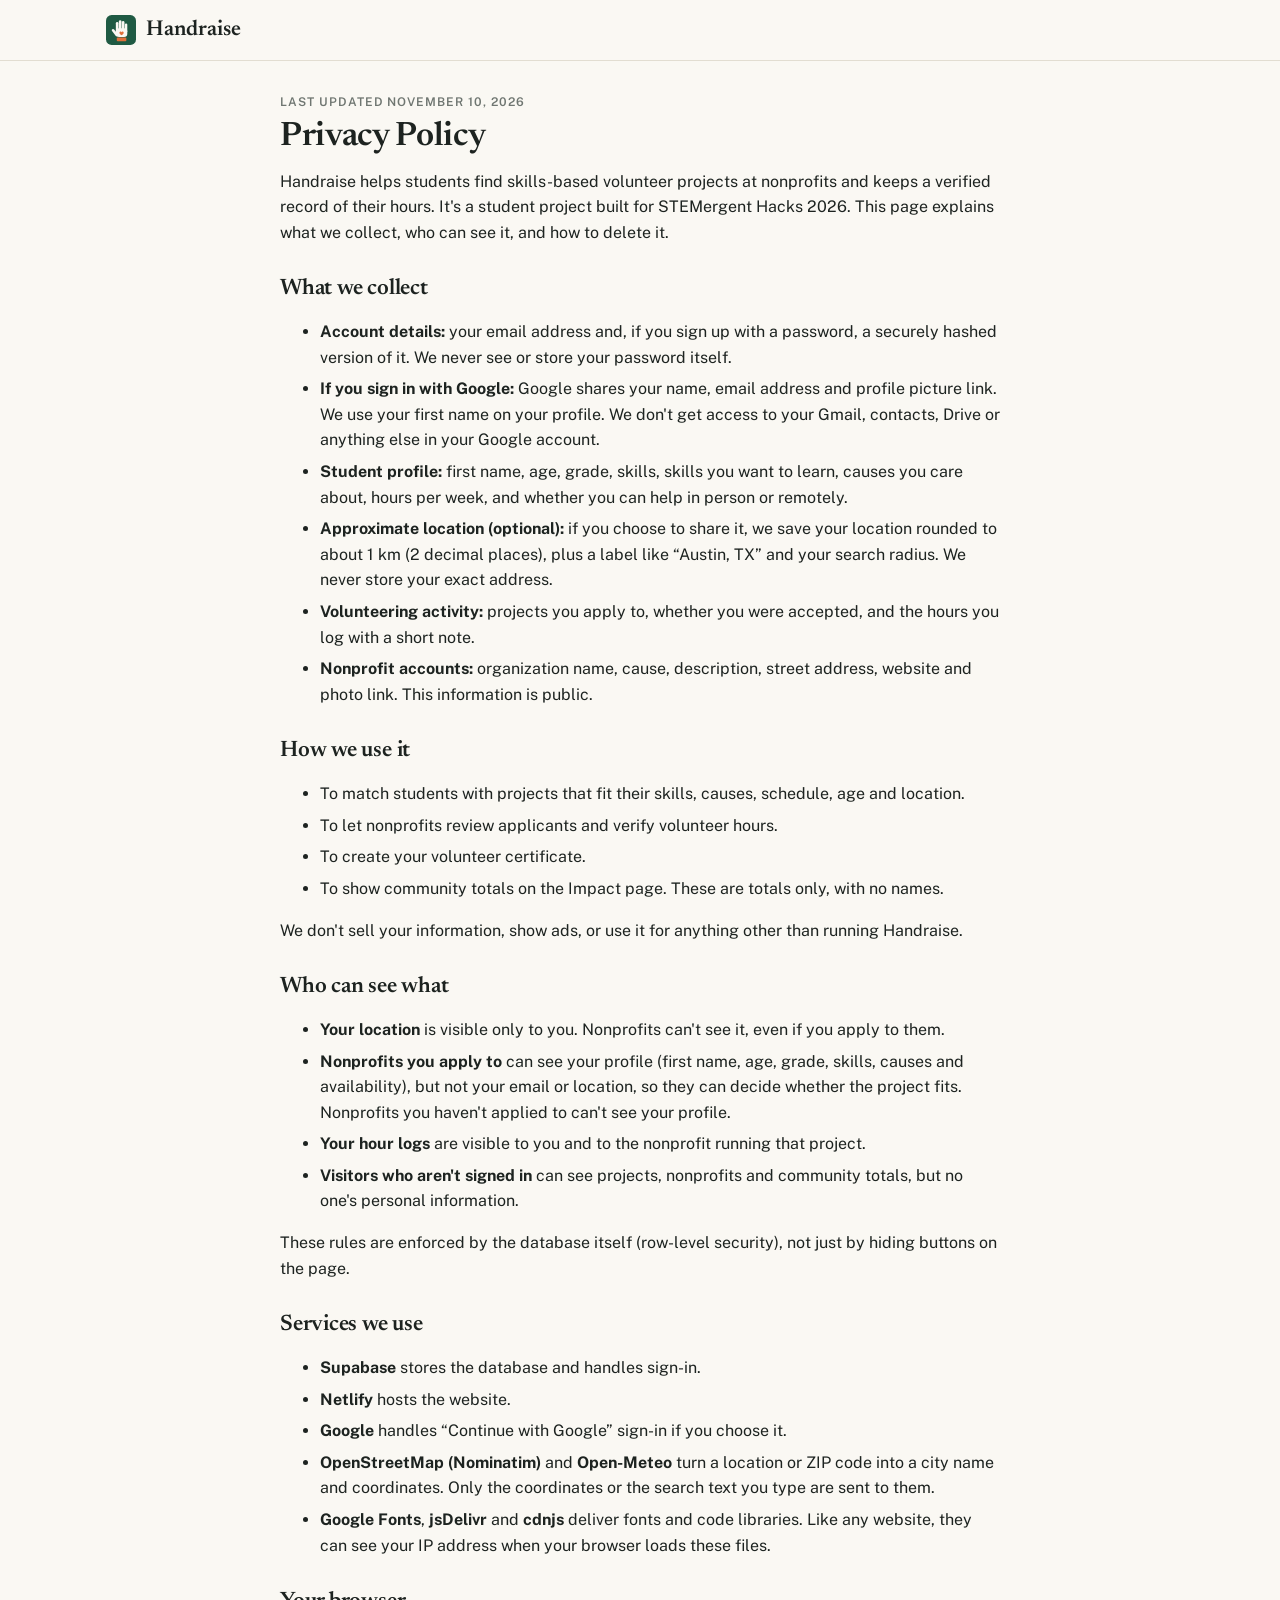
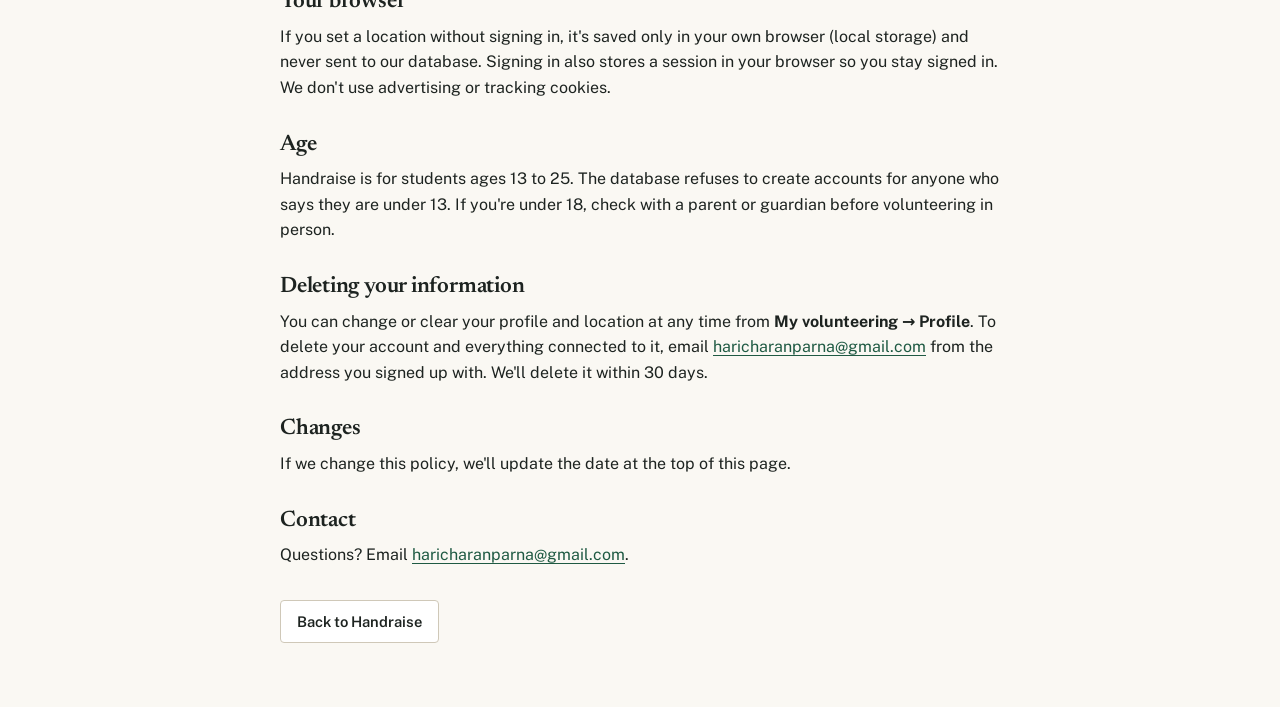
==== privacy.html @ 3758fff7 "Handraise: skills-based volunteering for students Matches students (13-25) to small nonprofits by sk" ====
<!doctype html>
<html lang="en">
<head>
  <meta charset="utf-8">
  <meta name="viewport" content="width=device-width, initial-scale=1">
  <title>Privacy Policy · Handraise</title>
  <meta name="description" content="What Handraise collects, who can see it, and how to delete it.">
  <meta name="theme-color" content="#1f5a43">
  <link rel="icon" href="icon.svg?v=hr11" type="image/svg+xml">
  <script>
    // Apply the saved theme before the page paints, so there's no flash of the wrong colors
    try { var t = localStorage.getItem('hr.theme'); if (t === 'light' || t === 'dark') document.documentElement.dataset.theme = t; } catch (e) {}
  </script>
  <link rel="preconnect" href="https://fonts.googleapis.com">
  <link rel="preconnect" href="https://fonts.gstatic.com" crossorigin>
  <link href="https://fonts.googleapis.com/css2?family=Newsreader:ital,opsz,wght@0,6..72,400;0,6..72,500;0,6..72,600;1,6..72,500&family=Public+Sans:wght@400;500;600&display=swap" rel="stylesheet">
  <link rel="stylesheet" href="css/styles.css?v=hr11">
  <style>
    .policy { max-width: 720px; padding: 32px 0 48px; }
    .policy h2 { margin-top: 32px; }
    .policy li { margin-bottom: 6px; }
  </style>
</head>
<body>
  <header class="topbar">
    <div class="wrap topbar-inner">
      <a class="brand" href="./" aria-label="Handraise home"><img src="icon.svg?v=hr11" alt="" width="30" height="30">Handraise</a>
    </div>
  </header>

  <main class="wrap policy">
    <div class="eyebrow">Last updated November 10, 2026</div>
    <h1>Privacy Policy</h1>
    <p>Handraise helps students find skills-based volunteer projects at nonprofits and keeps a verified record of their hours. It's a student project built for STEMergent Hacks 2026. This page explains what we collect, who can see it, and how to delete it.</p>

    <h2>What we collect</h2>
    <ul>
      <li><b>Account details:</b> your email address and, if you sign up with a password, a securely hashed version of it. We never see or store your password itself.</li>
      <li><b>If you sign in with Google:</b> Google shares your name, email address and profile picture link. We use your first name on your profile. We don't get access to your Gmail, contacts, Drive or anything else in your Google account.</li>
      <li><b>Student profile:</b> first name, age, grade, skills, skills you want to learn, causes you care about, hours per week, and whether you can help in person or remotely.</li>
      <li><b>Approximate location (optional):</b> if you choose to share it, we save your location rounded to about 1 km (2 decimal places), plus a label like “Austin, TX” and your search radius. We never store your exact address.</li>
      <li><b>Volunteering activity:</b> projects you apply to, whether you were accepted, and the hours you log with a short note.</li>
      <li><b>Nonprofit accounts:</b> organization name, cause, description, street address, website and photo link. This information is public.</li>
    </ul>

    <h2>How we use it</h2>
    <ul>
      <li>To match students with projects that fit their skills, causes, schedule, age and location.</li>
      <li>To let nonprofits review applicants and verify volunteer hours.</li>
      <li>To create your volunteer certificate.</li>
      <li>To show community totals on the Impact page. These are totals only, with no names.</li>
    </ul>
    <p>We don't sell your information, show ads, or use it for anything other than running Handraise.</p>

    <h2>Who can see what</h2>
    <ul>
      <li><b>Your location</b> is visible only to you. Nonprofits can't see it, even if you apply to them.</li>
      <li><b>Nonprofits you apply to</b> can see your profile (first name, age, grade, skills, causes and availability), but not your email or location, so they can decide whether the project fits. Nonprofits you haven't applied to can't see your profile.</li>
      <li><b>Your hour logs</b> are visible to you and to the nonprofit running that project.</li>
      <li><b>Visitors who aren't signed in</b> can see projects, nonprofits and community totals, but no one's personal information.</li>
    </ul>
    <p>These rules are enforced by the database itself (row-level security), not just by hiding buttons on the page.</p>

    <h2>Services we use</h2>
    <ul>
      <li><b>Supabase</b> stores the database and handles sign-in.</li>
      <li><b>Netlify</b> hosts the website.</li>
      <li><b>Google</b> handles “Continue with Google” sign-in if you choose it.</li>
      <li><b>OpenStreetMap (Nominatim)</b> and <b>Open-Meteo</b> turn a location or ZIP code into a city name and coordinates. Only the coordinates or the search text you type are sent to them.</li>
      <li><b>Google Fonts</b>, <b>jsDelivr</b> and <b>cdnjs</b> deliver fonts and code libraries. Like any website, they can see your IP address when your browser loads these files.</li>
    </ul>

    <h2>Your browser</h2>
    <p>If you set a location without signing in, it's saved only in your own browser (local storage) and never sent to our database. Signing in also stores a session in your browser so you stay signed in. We don't use advertising or tracking cookies.</p>

    <h2>Age</h2>
    <p>Handraise is for students ages 13 to 25. The database refuses to create accounts for anyone who says they are under 13. If you're under 18, check with a parent or guardian before volunteering in person.</p>

    <h2>Deleting your information</h2>
    <p>You can change or clear your profile and location at any time from <b>My volunteering → Profile</b>. To delete your account and everything connected to it, email <a href="mailto:haricharanparna@gmail.com">haricharanparna@gmail.com</a> from the address you signed up with. We'll delete it within 30 days.</p>

    <h2>Changes</h2>
    <p>If we change this policy, we'll update the date at the top of this page.</p>

    <h2>Contact</h2>
    <p>Questions? Email <a href="mailto:haricharanparna@gmail.com">haricharanparna@gmail.com</a>.</p>

    <p style="margin-top:32px"><a class="btn" href="./">Back to Handraise</a></p>
  </main>
</body>
</html>
---- css/styles.css ----
/* Handraise — calm, civic, print-inspired. One accent color, hairline rules, no gradients. */
:root {
  --paper: #faf8f3;
  --surface: #ffffff;
  --sunk: #f2efe7;
  --ink: #1d2320;
  --ink-2: #4b534e;
  --muted: #6f7671;
  --rule: #e2ddd1;
  --rule-strong: #cfc8b8;
  --green: #1f5a43;
  --green-ink: #ffffff;
  --green-soft: #e4eee8;
  --orange: #c95f2b;
  --orange-soft: #f8e9df;
  --amber: #8a5a00;
  --amber-soft: #f6ecd6;
  --red: #a63a2b;
  --radius: 6px;
  --serif: "Newsreader", Georgia, "Times New Roman", serif;
  --sans: "Public Sans", system-ui, -apple-system, "Segoe UI", sans-serif;
  color-scheme: light;
}
@media (prefers-color-scheme: dark) {
  :root:not([data-theme="light"]) {
    --paper: #161917; --surface: #1d211f; --sunk: #232825; --ink: #eceee9; --ink-2: #c4c9c4; --muted: #949b96;
    --rule: #2f3531; --rule-strong: #414943; --green: #6fbf98; --green-ink: #0f1a14; --green-soft: #1f3129;
    --orange: #e58a5a; --orange-soft: #36251c; --amber: #e3b45b; --amber-soft: #33291a; --red: #e07b6b;
    color-scheme: dark;
  }
}
:root[data-theme="dark"] {
  --paper: #161917; --surface: #1d211f; --sunk: #232825; --ink: #eceee9; --ink-2: #c4c9c4; --muted: #949b96;
  --rule: #2f3531; --rule-strong: #414943; --green: #6fbf98; --green-ink: #0f1a14; --green-soft: #1f3129;
  --orange: #e58a5a; --orange-soft: #36251c; --amber: #e3b45b; --amber-soft: #33291a; --red: #e07b6b;
  color-scheme: dark;
}

* { box-sizing: border-box; }
html { -webkit-text-size-adjust: 100%; }
body { margin: 0; background: var(--paper); color: var(--ink); font: 16px/1.6 var(--sans); }
h1, h2, h3 { font-family: var(--serif); font-weight: 600; line-height: 1.15; margin: 0 0 .35em; letter-spacing: -.01em; }
h1 { font-size: 2.1rem; } h2 { font-size: 1.4rem; } h3 { font-size: 1.1rem; }
p { margin: 0 0 1em; }
a { color: var(--green); text-underline-offset: 3px; }
a:hover { text-decoration-thickness: 2px; }
.wrap { max-width: 1100px; margin: 0 auto; padding: 0 16px; }
.muted { color: var(--muted); } .small { font-size: .875rem; } .xs { font-size: .78rem; }
.eyebrow { font-size: .75rem; font-weight: 600; letter-spacing: .08em; text-transform: uppercase; color: var(--muted); margin-bottom: 6px; }
main { padding: 32px 16px 56px; outline: none; }
hr { border: 0; border-top: 1px solid var(--rule); margin: 24px 0; }

/* ---------- header ---------- */
.topbar { border-bottom: 1px solid var(--rule); background: var(--paper); position: sticky; top: 0; z-index: 20; }
.topbar-inner { display: flex; align-items: center; gap: 28px; min-height: 60px; flex-wrap: wrap; }
.brand { display: flex; align-items: center; gap: 10px; text-decoration: none; color: var(--ink); font-family: var(--serif); font-size: 1.35rem; font-weight: 600; }
.nav { display: flex; gap: 22px; overflow-x: auto; scrollbar-width: none; flex: 1; }
.nav a { color: var(--ink-2); text-decoration: none; font-size: .93rem; font-weight: 500; padding: 19px 0 17px; border-bottom: 2px solid transparent; white-space: nowrap; }
.nav a:hover { color: var(--ink); }
.nav a.active { color: var(--ink); border-color: var(--green); }
.account { display: flex; align-items: center; gap: 12px; font-size: .9rem; white-space: nowrap; }
@media (max-width: 760px) {
  .topbar-inner { gap: 4px 16px; padding-top: 8px; }
  .nav { order: 3; flex-basis: 100%; gap: 18px; }
  .nav a { padding: 10px 0 9px; }
  .account { margin-left: auto; }
}

/* ---------- layout ---------- */
.page-head { display: flex; justify-content: space-between; align-items: flex-end; gap: 16px; flex-wrap: wrap; margin-bottom: 24px; }
.page-head p { color: var(--ink-2); max-width: 640px; margin: 0; }
.grid { display: grid; gap: 20px; }
.g2 { grid-template-columns: repeat(2, minmax(0, 1fr)); }
.g3 { grid-template-columns: repeat(3, minmax(0, 1fr)); }
.side { grid-template-columns: minmax(0, 270px) minmax(0, 1fr); align-items: start; gap: 32px; }
@media (max-width: 860px) { .g2, .g3, .side { grid-template-columns: 1fr; } }
.panel { background: var(--surface); border: 1px solid var(--rule); border-radius: var(--radius); padding: 20px; min-width: 0; }
.panel > h2:first-child, .panel > h3:first-child { margin-top: 0; }
.panel-sub { color: var(--muted); font-size: .9rem; margin: -2px 0 14px; }
.section-title { display: flex; justify-content: space-between; align-items: baseline; gap: 12px; border-bottom: 1px solid var(--ink); padding-bottom: 6px; margin: 32px 0 14px; }
.section-title h2 { margin: 0; font-size: 1.25rem; }
.stack > * + * { margin-top: 20px; }
.notice { border-left: 3px solid var(--orange); background: var(--orange-soft); padding: 10px 14px; font-size: .88rem; margin-bottom: 24px; border-radius: 0 var(--radius) var(--radius) 0; }
.notice.green { border-color: var(--green); background: var(--green-soft); }
.subnav { display: flex; gap: 24px; border-bottom: 1px solid var(--rule); margin-bottom: 28px; overflow-x: auto; }
.subnav a { padding: 8px 0; text-decoration: none; color: var(--muted); font-weight: 500; font-size: .93rem; border-bottom: 2px solid transparent; margin-bottom: -1px; white-space: nowrap; }
.subnav a.active { color: var(--ink); border-color: var(--ink); }
.subnav .count { font-variant-numeric: tabular-nums; color: var(--orange); font-weight: 600; margin-left: 4px; }

/* ---------- home ---------- */
.hero { display: grid; grid-template-columns: minmax(0, 1.25fr) minmax(0, 1fr); gap: 48px; align-items: end; padding: 24px 0 36px; border-bottom: 1px solid var(--rule); }
@media (max-width: 860px) { .hero { grid-template-columns: 1fr; gap: 24px; } }
.hero h1 { font-size: clamp(2.3rem, 5.4vw, 3.6rem); font-weight: 500; line-height: 1.05; letter-spacing: -.02em; }
.hero h1 em { font-style: italic; color: var(--green); }
.hero .lead { font-size: 1.15rem; color: var(--ink-2); max-width: 540px; }
.figures { display: grid; grid-template-columns: repeat(2, 1fr); border-top: 1px solid var(--rule); }
.figure { padding: 14px 0; border-bottom: 1px solid var(--rule); }
.figure:nth-child(odd) { padding-right: 16px; border-right: 1px solid var(--rule); }
.figure:nth-child(even) { padding-left: 16px; }
.figure b { display: block; font-family: var(--serif); font-size: 2rem; font-weight: 500; line-height: 1.1; font-variant-numeric: tabular-nums; }
.figure span { font-size: .82rem; color: var(--muted); }
.steps { counter-reset: s; list-style: none; padding: 0; margin: 0 0 16px; }
.steps li { counter-increment: s; position: relative; padding: 0 0 12px 34px; color: var(--ink-2); }
.steps li::before { content: counter(s); position: absolute; left: 0; top: 1px; width: 22px; height: 22px; border: 1px solid var(--rule-strong); border-radius: 50%; font-size: .75rem; display: grid; place-items: center; color: var(--ink); font-weight: 600; }
.fact b { font-family: var(--serif); font-size: 2.2rem; font-weight: 500; display: block; line-height: 1.05; color: var(--green); }
.fact p { color: var(--ink-2); font-size: .93rem; margin: 6px 0 4px; }
.fact cite { font-style: normal; font-size: .76rem; color: var(--muted); }
.orglist { list-style: none; margin: 0; padding: 0; columns: 2; column-gap: 32px; }
@media (max-width: 640px) { .orglist { columns: 1; } }
.orglist li { break-inside: avoid; padding: 10px 0; border-bottom: 1px solid var(--rule); }
.orglist li span { display: block; font-size: .82rem; color: var(--muted); }

/* ---------- tags ---------- */
.tag { display: inline-block; padding: 1px 8px; border: 1px solid var(--rule-strong); border-radius: 3px; font-size: .76rem; font-weight: 500; color: var(--ink-2); white-space: nowrap; line-height: 1.6; }
.tag.cause { border-color: transparent; background: var(--sunk); }
.tag.ok { border-color: transparent; background: var(--green-soft); color: var(--green); }
.tag.wait { border-color: transparent; background: var(--amber-soft); color: var(--amber); }
.tag.example { border-style: dashed; }
.tags { display: flex; flex-wrap: wrap; gap: 6px; }

/* ---------- forms ---------- */
label.f { display: block; font-weight: 600; font-size: .875rem; margin-bottom: 14px; }
.hint { font-weight: 400; color: var(--muted); }
input, select, textarea { width: 100%; margin-top: 6px; padding: 9px 11px; border-radius: 4px; border: 1px solid var(--rule-strong); background: var(--surface); color: var(--ink); font: inherit; font-size: .95rem; font-weight: 400; }
textarea { resize: vertical; }
input:focus, select:focus, textarea:focus { outline: 2px solid var(--green); outline-offset: -1px; border-color: var(--green); }
input[type=range] { padding: 0; accent-color: var(--green); border: 0; }
input[type=checkbox], input[type=radio] { width: auto; margin: 0 8px 0 0; accent-color: var(--green); }
.row { display: flex; gap: 14px; flex-wrap: wrap; } .row > * { flex: 1; min-width: 130px; }
fieldset { border: 0; padding: 0; margin: 0 0 18px; }
legend { font-weight: 600; font-size: .875rem; padding: 0; margin-bottom: 6px; }
.checks { display: grid; grid-template-columns: repeat(auto-fill, minmax(190px, 1fr)); gap: 4px 16px; }
.checks label { display: flex; align-items: center; font-size: .92rem; padding: 4px 0; cursor: pointer; }
.choice { display: grid; grid-template-columns: 1fr 1fr; gap: 10px; margin-top: 6px; }
.choice label { border: 1px solid var(--rule-strong); border-radius: var(--radius); padding: 12px; cursor: pointer; font-weight: 600; font-size: .92rem; display: flex; align-items: flex-start; }
.choice label span { display: block; font-weight: 400; color: var(--muted); font-size: .82rem; }
.choice label:has(input:checked) { border-color: var(--green); background: var(--green-soft); }
.form-error { color: var(--red); font-size: .88rem; margin: 0 0 12px; }

.btn { display: inline-flex; align-items: center; justify-content: center; gap: 6px; padding: 9px 16px; border-radius: 4px; border: 1px solid var(--rule-strong); background: var(--surface); color: var(--ink); font: inherit; font-size: .92rem; font-weight: 600; cursor: pointer; text-decoration: none; white-space: nowrap; }
.btn:hover { border-color: var(--ink-2); }
.btn.primary { background: var(--green); color: var(--green-ink); border-color: var(--green); }
.btn.primary:hover { filter: brightness(1.1); }
.btn.quiet { border-color: transparent; background: none; padding-left: 0; padding-right: 0; color: var(--green); }
.btn.sm { padding: 5px 11px; font-size: .84rem; }
.btn.lg { padding: 12px 20px; font-size: 1rem; }
.btn:disabled { opacity: .5; cursor: default; }
.btn-row { display: flex; gap: 10px; flex-wrap: wrap; align-items: center; }
.linkish { background: none; border: 0; color: var(--green); font: inherit; cursor: pointer; padding: 0; text-decoration: underline; text-underline-offset: 3px; }

/* ---------- projects ---------- */
.plist { border-top: 1px solid var(--rule); }
.project { display: grid; grid-template-columns: minmax(0, 1fr) 120px; gap: 24px; padding: 20px 0; border-bottom: 1px solid var(--rule); }
@media (max-width: 600px) { .project { grid-template-columns: 1fr; gap: 10px; } .project .fit { order: -1; text-align: left; } }
.project .org { font-size: .84rem; color: var(--muted); display: flex; gap: 8px; align-items: center; flex-wrap: wrap; }
.project .org a { color: var(--ink-2); font-weight: 600; }
.project h3 { margin: 6px 0 6px; font-size: 1.2rem; }
.project p { color: var(--ink-2); font-size: .94rem; margin: 0 0 10px; }
.meta { display: flex; flex-wrap: wrap; gap: 4px 18px; font-size: .84rem; color: var(--muted); margin: 10px 0; }
.why { list-style: none; padding: 0; margin: 0 0 12px; font-size: .88rem; color: var(--ink-2); }
.why li { padding-left: 16px; position: relative; margin-bottom: 2px; }
.why li::before { content: ""; position: absolute; left: 2px; top: .62em; width: 6px; height: 6px; border-radius: 50%; background: var(--green); }
.why li.gap::before { background: var(--orange); }
.fit { text-align: right; }
.fit b { font-family: var(--serif); font-size: 2rem; font-weight: 500; line-height: 1; display: block; font-variant-numeric: tabular-nums; }
.fit span { font-size: .76rem; color: var(--muted); }
.fit .bar { height: 4px; background: var(--sunk); margin-top: 8px; border-radius: 2px; overflow: hidden; }
.fit .bar i { display: block; height: 100%; background: var(--green); }
.project.dim { opacity: .6; }

/* ---------- org photos ---------- */
.thumb { width: 64px; height: 64px; border-radius: 4px; object-fit: cover; background: var(--sunk); border: 1px solid var(--rule); flex: none; display: block; }
.thumb.ph { display: grid; place-items: center; color: var(--c, var(--green)); background: color-mix(in srgb, var(--c, var(--green)) 11%, var(--surface)); border-color: color-mix(in srgb, var(--c, var(--green)) 18%, var(--surface)); }
.thumb.ph svg { width: 46%; height: 46%; max-width: 64px; }
.thumb.logo { object-fit: contain; padding: 8px; background: #fff; }
.thumb.card { width: 100%; height: 150px; }
.thumb.card.logo { padding: 22px; }
.thumb.wide { width: 100%; height: 110px; }
.project { grid-template-columns: 64px minmax(0, 1fr) 110px; gap: 18px; }
@media (max-width: 600px) { .project { grid-template-columns: 48px minmax(0, 1fr); } .project .thumb { width: 48px; height: 48px; font-size: 1rem; } .project .fit { grid-column: 1 / -1; order: 0; text-align: left; } }
.facts { font-size: .84rem; color: var(--ink-2); line-height: 1.5; }
.facts a { color: var(--ink-2); }
.facts .sep { color: var(--rule-strong); margin: 0 6px; }
.ocards { display: grid; grid-template-columns: repeat(auto-fill, minmax(300px, 1fr)); gap: 20px; margin-bottom: 12px; }
.ocard { background: var(--surface); border: 1px solid var(--rule); border-radius: var(--radius); overflow: hidden; display: flex; flex-direction: column; }
.ocard .thumb.card { border: 0; border-bottom: 1px solid var(--rule); border-radius: 0; }
.ocard > div:last-child { padding: 14px 16px 16px; }
.ocard h3 { margin: 4px 0 6px; }
.ocard p { color: var(--ink-2); font-size: .9rem; margin: 0 0 10px; }
.org-cause { font-size: .74rem; font-weight: 600; letter-spacing: .06em; text-transform: uppercase; color: var(--muted); }
.orgrow { display: grid; grid-template-columns: repeat(auto-fill, minmax(200px, 1fr)); gap: 16px; }
.orgtile { text-decoration: none; color: var(--ink); display: flex; flex-direction: column; gap: 6px; }
.orgtile b { font-weight: 600; line-height: 1.3; }
.orgtile span { font-size: .82rem; color: var(--muted); }

/* ---------- location ---------- */
.locbar { border: 1px solid var(--rule); background: var(--surface); border-radius: var(--radius); padding: 12px 16px; margin-bottom: 24px; }
.locbar-now { display: flex; flex-wrap: wrap; align-items: center; gap: 6px 8px; font-size: .93rem; }
.locbar-now select { width: auto; margin: 0; padding: 3px 6px; font-size: .9rem; }
.locbar [data-widget] { margin-top: 12px; padding-top: 12px; border-top: 1px solid var(--rule); }
.loc-now { font-size: .9rem; margin-bottom: 8px; }
.loc-controls { display: flex; flex-wrap: wrap; gap: 8px; align-items: center; }
.loc-controls input { width: auto; flex: 1; min-width: 150px; margin: 0; }
.loc-results { display: flex; flex-direction: column; align-items: flex-start; gap: 4px; margin-top: 8px; }
.loc-results:empty { display: none; }
[hidden] { display: none !important; }

/* ---------- tables, people ---------- */
.table-wrap { overflow-x: auto; }
table { width: 100%; border-collapse: collapse; font-size: .9rem; }
th, td { text-align: left; padding: 10px 10px 10px 0; border-bottom: 1px solid var(--rule); vertical-align: top; }
th { font-size: .74rem; text-transform: uppercase; letter-spacing: .06em; color: var(--muted); font-weight: 600; border-bottom-color: var(--ink); }
td.num, th.num { text-align: right; font-variant-numeric: tabular-nums; padding-right: 0; }
.person { display: grid; grid-template-columns: minmax(0, 1fr) auto; gap: 12px; align-items: start; padding: 14px 0; border-bottom: 1px solid var(--rule); }
.person:last-child { border-bottom: 0; padding-bottom: 0; }
.person .nm { font-weight: 600; }
.person .sub { font-size: .85rem; color: var(--muted); }
@media (max-width: 560px) { .person { grid-template-columns: 1fr; } }
.stats { display: grid; grid-template-columns: repeat(auto-fit, minmax(150px, 1fr)); border-top: 1px solid var(--ink); border-bottom: 1px solid var(--rule); margin-bottom: 28px; }
.stat { padding: 14px 16px 14px 0; }
.stat + .stat { padding-left: 16px; border-left: 1px solid var(--rule); }
.stat b { display: block; font-family: var(--serif); font-size: 1.9rem; font-weight: 500; line-height: 1.1; font-variant-numeric: tabular-nums; }
.stat span { font-size: .8rem; color: var(--muted); }
@media (max-width: 560px) { .stat + .stat { border-left: 0; padding-left: 0; } }
.empty { color: var(--muted); padding: 24px 0; font-size: .94rem; }

/* ---------- builder ---------- */
.found { background: var(--green-soft); border-radius: var(--radius); padding: 12px 14px; font-size: .88rem; margin: 14px 0; }
.found mark { background: transparent; color: inherit; border-bottom: 2px solid var(--green); padding: 0 1px; }
.examples { display: flex; flex-direction: column; gap: 4px; margin: 10px 0 0; align-items: flex-start; }

.chart-box { position: relative; height: 280px; }

/* ---------- auth ---------- */
.auth { max-width: 440px; margin: 8px auto 0; }
.auth .panel { padding: 28px; }
.auth-switch { display: flex; border-bottom: 1px solid var(--rule); margin-bottom: 22px; }
.auth-switch button { flex: 1; background: none; border: 0; border-bottom: 2px solid transparent; padding: 10px; font: inherit; font-weight: 600; color: var(--muted); cursor: pointer; margin-bottom: -1px; }
.auth-switch button.active { color: var(--ink); border-color: var(--green); }
.btn.google { width: 100%; gap: 10px; }
.btn.google svg { width: 18px; height: 18px; flex: none; }
.or { display: flex; align-items: center; gap: 12px; margin: 18px 0; color: var(--muted); font-size: .84rem; }
.or::before, .or::after { content: ''; flex: 1; border-top: 1px solid var(--rule); }

/* ---------- certificate ---------- */
.cert { max-width: 780px; margin: 0 auto; background: var(--surface); border: 1px solid var(--rule-strong); padding: 52px 56px; position: relative; overflow: hidden; }
.cert::before { content: ""; position: absolute; inset: 8px; border: 1px solid var(--rule-strong); pointer-events: none; }
.cert h1 { font-size: 2.6rem; font-weight: 500; margin: 14px 0 2px; }
.cert .total { font-family: var(--serif); font-size: 3.2rem; font-weight: 500; color: var(--green); line-height: 1; margin: 20px 0 8px; }
.cert .sig { display: flex; justify-content: space-between; flex-wrap: wrap; gap: 12px; margin-top: 32px; padding-top: 12px; border-top: 1px solid var(--rule); font-size: .8rem; color: var(--muted); }
@media (max-width: 640px) { .cert { padding: 30px 22px; } .cert h1 { font-size: 2rem; } }

.toast { position: fixed; left: 50%; bottom: 24px; transform: translate(-50%, 140px); background: var(--ink); color: var(--paper); padding: 11px 18px; border-radius: 4px; font-size: .92rem; transition: transform .2s; z-index: 60; max-width: calc(100% - 32px); }
.toast.show { transform: translate(-50%, 0); }
.loading { color: var(--muted); padding: 40px 0; }

.footer { color: var(--muted); font-size: .8rem; padding: 18px 16px 34px; border-top: 1px solid var(--rule); }
.footer p { margin: 4px 0; }

@media print {
  .topbar, .footer, .no-print, .toast, .subnav, .notice { display: none !important; }
  body { background: #fff; color: #000; }
  main { padding: 0; }
  .cert { border: 0; }
}
.req { color: var(--red); margin-left: 2px; font-weight: 700; }

/* ---------- theme toggle + accessibility ---------- */
.theme-btn { display: grid; place-items: center; width: 36px; height: 36px; border: 1px solid var(--rule-strong); border-radius: 50%; background: var(--surface); color: var(--ink); cursor: pointer; padding: 0; flex: none; }
.theme-btn:hover { border-color: var(--ink-2); }
.theme-btn svg { width: 18px; height: 18px; fill: none; stroke: currentColor; stroke-width: 1.8; stroke-linecap: round; stroke-linejoin: round; }
.theme-btn .i-sun { display: none; }
:root[data-theme="dark"] .theme-btn .i-sun { display: block; }
:root[data-theme="dark"] .theme-btn .i-moon { display: none; }
@media (prefers-color-scheme: dark) {
  :root:not([data-theme="light"]) .theme-btn .i-sun { display: block; }
  :root:not([data-theme="light"]) .theme-btn .i-moon { display: none; }
}
@media (max-width: 760px) { .theme-btn { margin-left: auto; } .theme-btn + .account { margin-left: 0; } }
.skip { position: absolute; left: 16px; top: -60px; z-index: 100; background: var(--green); color: var(--green-ink); padding: 10px 14px; border-radius: 4px; font-weight: 600; }
.skip:focus { top: 10px; }
a:focus-visible, button:focus-visible, .btn:focus-visible, summary:focus-visible, [tabindex]:focus-visible { outline: 2px solid var(--green); outline-offset: 2px; }
main:focus { outline: none; }
input[type=checkbox]:focus-visible, input[type=radio]:focus-visible { outline: 2px solid var(--green); outline-offset: 2px; }
@media (prefers-reduced-motion: reduce) { *, *::before, *::after { transition: none !important; animation: none !important; scroll-behavior: auto !important; } }

/* ---------- how it works ---------- */
.compare th[scope=row] { text-transform: none; letter-spacing: 0; font-size: .88rem; color: var(--ink); border-bottom-color: var(--rule); white-space: nowrap; padding-right: 16px; }
.compare td { padding-right: 16px; }
.compare td:last-child { color: var(--ink); font-weight: 500; }
@media (max-width: 640px) { .compare th[scope=row] { white-space: normal; } }
.weights { display: grid; gap: 10px; margin: 6px 0 16px; }
.weight { display: grid; grid-template-columns: 76px 1fr 44px; gap: 4px 12px; align-items: center; }
.weight .wn { font-weight: 600; font-size: .9rem; }
.weight .wbar { height: 8px; background: var(--sunk); border-radius: 4px; overflow: hidden; }
.weight .wbar i { display: block; height: 100%; background: var(--green); }
.weight b { text-align: right; font-variant-numeric: tabular-nums; }
.weight .wd { grid-column: 2 / 4; margin-top: -4px; }
.demo-row { display: grid; grid-template-columns: 64px 1fr; gap: 16px; padding: 14px 0; border-bottom: 1px solid var(--rule); }
.demo-row .why { margin: 6px 0 0; }
.checklist { list-style: none; padding: 0; margin: 0; }
.checklist li { position: relative; padding: 0 0 14px 28px; font-size: .92rem; color: var(--ink-2); }
.checklist li b { color: var(--ink); }
.checklist li::before { content: ""; position: absolute; left: 2px; top: .3em; width: 12px; height: 7px; border-left: 2px solid var(--green); border-bottom: 2px solid var(--green); transform: rotate(-45deg); }
.arch { display: grid; grid-template-columns: 1fr auto 1fr auto 1fr; gap: 12px; align-items: stretch; }
.arch .node { background: var(--surface); border: 1px solid var(--rule-strong); border-radius: var(--radius); padding: 14px 16px; }
.arch .node b { display: block; font-family: var(--serif); font-size: 1.1rem; margin-bottom: 4px; }
.arch .node span { font-size: .85rem; color: var(--ink-2); }
.arch .link { align-self: center; font-size: 1.4rem; color: var(--muted); }
@media (max-width: 760px) { .arch { grid-template-columns: 1fr; } .arch .link { justify-self: center; transform: rotate(90deg); } .arch .link:nth-child(4) { transform: none; } }
/* On phones the comparison reads as cards: the row label, then "typical" vs "Handraise" */
@media (max-width: 640px) {
  .compare thead { display: none; }
  .compare, .compare tbody, .compare tr, .compare th, .compare td { display: block; width: 100%; }
  .compare tr { border-bottom: 1px solid var(--rule); padding: 10px 0; }
  .compare th[scope=row], .compare td { border: 0; padding: 2px 0; }
  .compare td.muted::before { content: "Typical: "; font-weight: 600; }
  .compare td:last-child::before { content: "Handraise: "; font-weight: 600; color: var(--green); }
}
.sr-only { position: absolute; width: 1px; height: 1px; padding: 0; margin: -1px; overflow: hidden; clip: rect(0 0 0 0); white-space: nowrap; border: 0; }
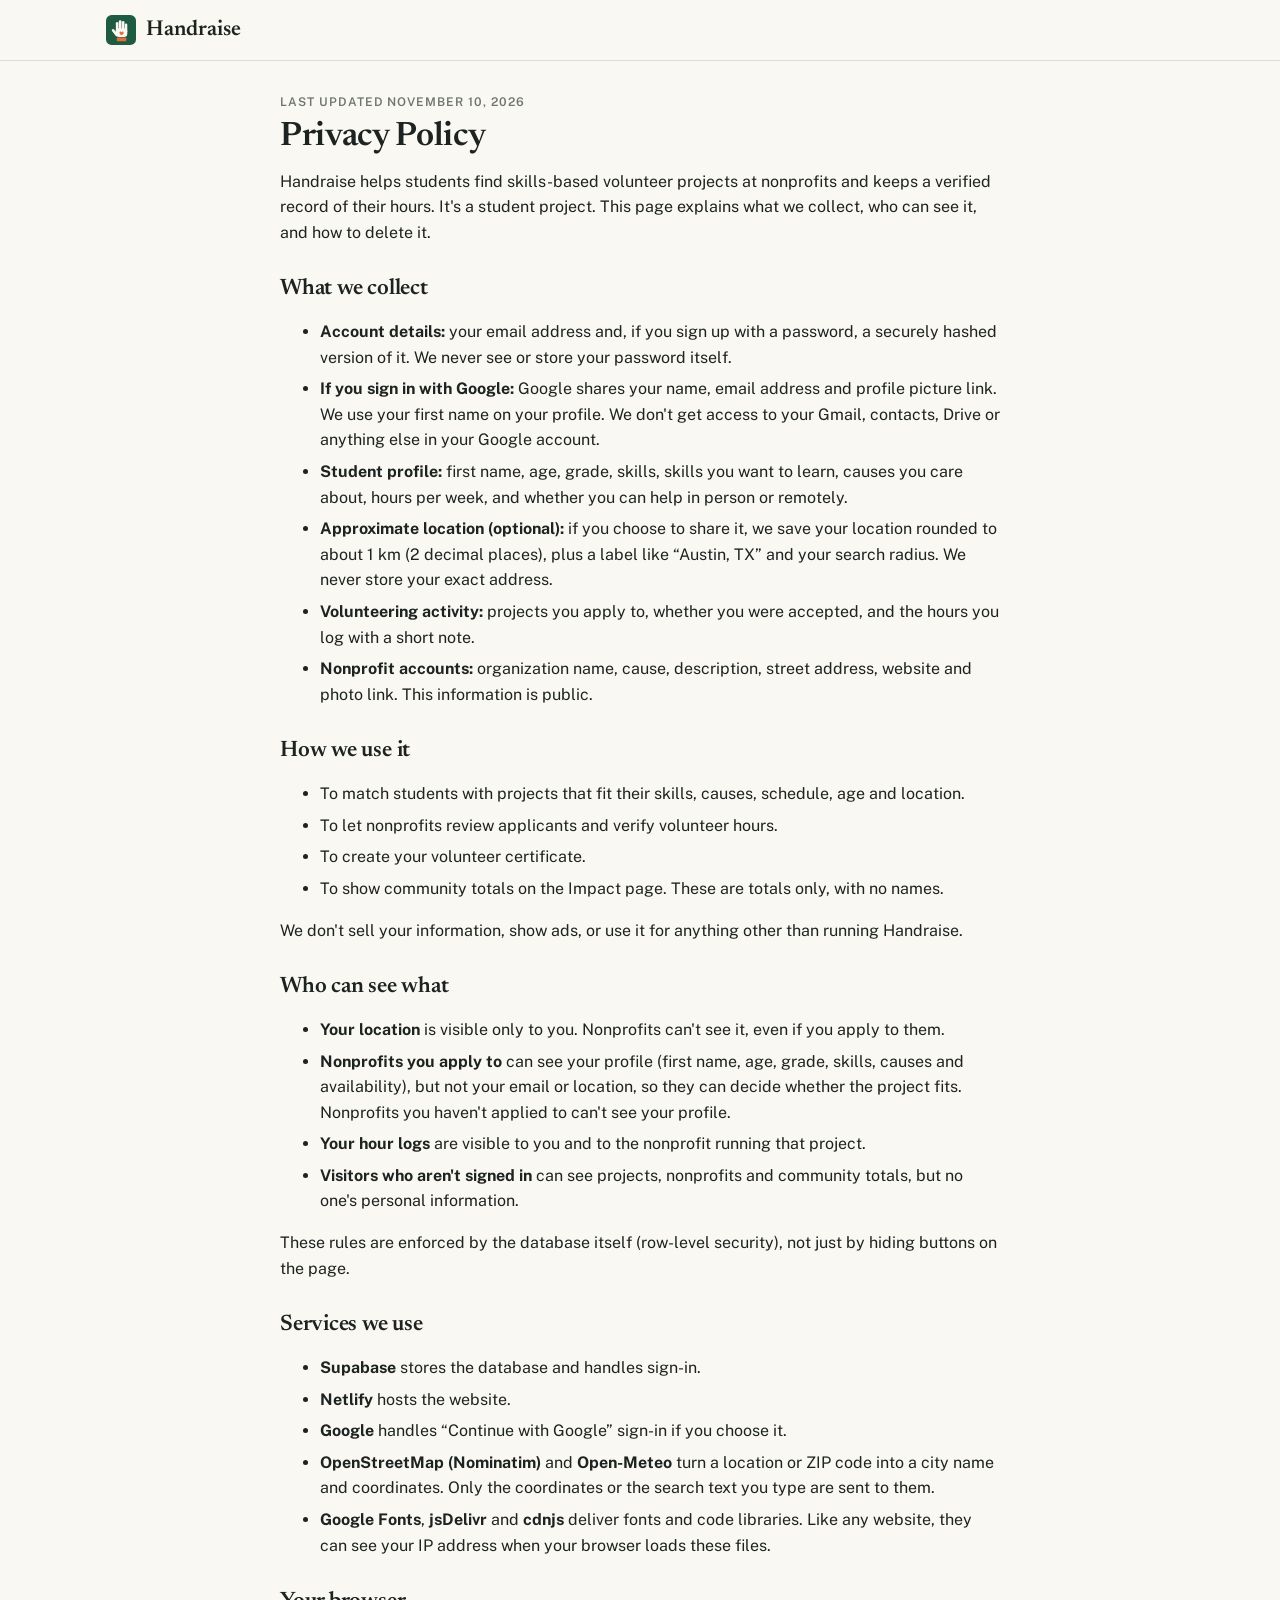
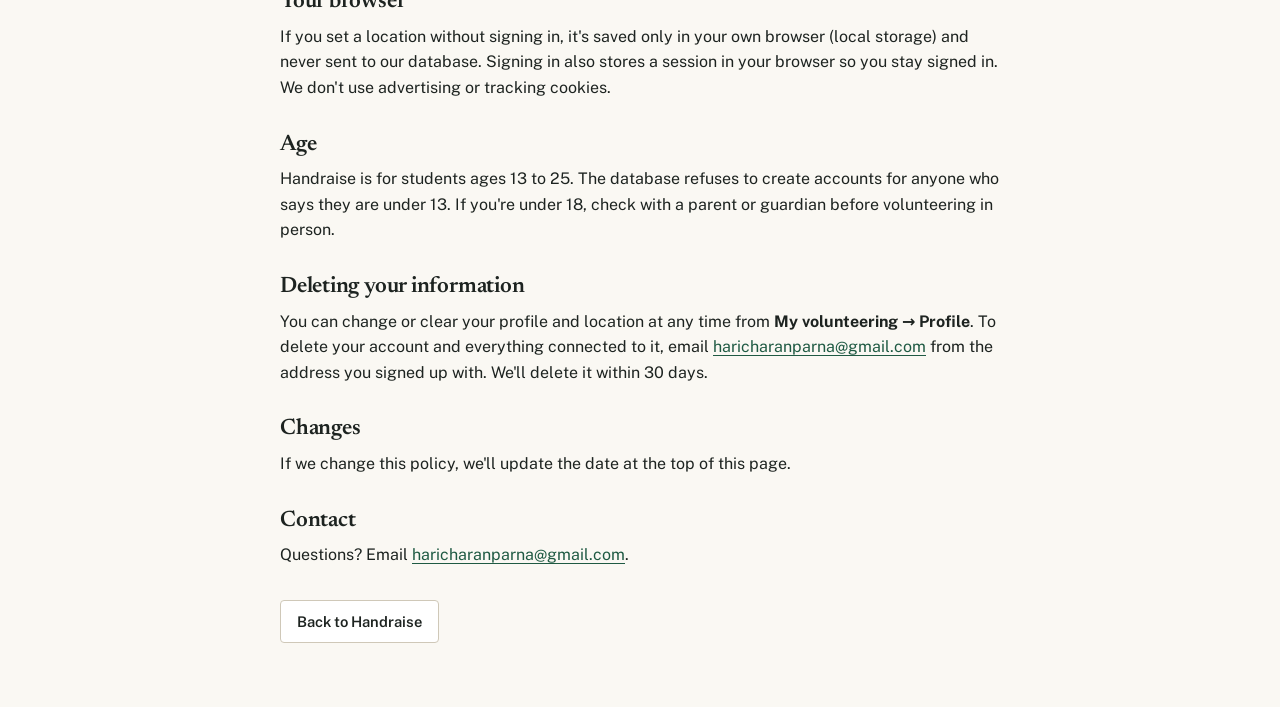
==== commit 0e272dba: "Remove event-specific wording from the site, docs and scripts" ====
--- a/privacy.html
+++ b/privacy.html
@@ -6,7 +6,7 @@
   <title>Privacy Policy · Handraise</title>
   <meta name="description" content="What Handraise collects, who can see it, and how to delete it.">
   <meta name="theme-color" content="#1f5a43">
-  <link rel="icon" href="icon.svg?v=hr11" type="image/svg+xml">
+  <link rel="icon" href="icon.svg?v=hr15" type="image/svg+xml">
   <script>
     // Apply the saved theme before the page paints, so there's no flash of the wrong colors
     try { var t = localStorage.getItem('hr.theme'); if (t === 'light' || t === 'dark') document.documentElement.dataset.theme = t; } catch (e) {}
@@ -14,7 +14,7 @@
   <link rel="preconnect" href="https://fonts.googleapis.com">
   <link rel="preconnect" href="https://fonts.gstatic.com" crossorigin>
   <link href="https://fonts.googleapis.com/css2?family=Newsreader:ital,opsz,wght@0,6..72,400;0,6..72,500;0,6..72,600;1,6..72,500&family=Public+Sans:wght@400;500;600&display=swap" rel="stylesheet">
-  <link rel="stylesheet" href="css/styles.css?v=hr11">
+  <link rel="stylesheet" href="css/styles.css?v=hr15">
   <style>
     .policy { max-width: 720px; padding: 32px 0 48px; }
     .policy h2 { margin-top: 32px; }
@@ -24,14 +24,14 @@
 <body>
   <header class="topbar">
     <div class="wrap topbar-inner">
-      <a class="brand" href="./" aria-label="Handraise home"><img src="icon.svg?v=hr11" alt="" width="30" height="30">Handraise</a>
+      <a class="brand" href="./" aria-label="Handraise home"><img src="icon.svg?v=hr15" alt="" width="30" height="30">Handraise</a>
     </div>
   </header>
 
   <main class="wrap policy">
     <div class="eyebrow">Last updated November 10, 2026</div>
     <h1>Privacy Policy</h1>
-    <p>Handraise helps students find skills-based volunteer projects at nonprofits and keeps a verified record of their hours. It's a student project built for STEMergent Hacks 2026. This page explains what we collect, who can see it, and how to delete it.</p>
+    <p>Handraise helps students find skills-based volunteer projects at nonprofits and keeps a verified record of their hours. It's a student project. This page explains what we collect, who can see it, and how to delete it.</p>
 
     <h2>What we collect</h2>
     <ul>
--- a/css/styles.css
+++ b/css/styles.css
@@ -52,17 +52,25 @@
 
 /* ---------- header ---------- */
 .topbar { border-bottom: 1px solid var(--rule); background: var(--paper); position: sticky; top: 0; z-index: 20; }
-.topbar-inner { display: flex; align-items: center; gap: 28px; min-height: 60px; flex-wrap: wrap; }
+.topbar-inner { display: flex; align-items: center; gap: 20px; min-height: 60px; flex-wrap: wrap; }
 .brand { display: flex; align-items: center; gap: 10px; text-decoration: none; color: var(--ink); font-family: var(--serif); font-size: 1.35rem; font-weight: 600; }
-.nav { display: flex; gap: 22px; overflow-x: auto; scrollbar-width: none; flex: 1; }
+.nav { display: flex; flex-wrap: wrap; gap: 0 18px; flex: 1; }
 .nav a { color: var(--ink-2); text-decoration: none; font-size: .93rem; font-weight: 500; padding: 19px 0 17px; border-bottom: 2px solid transparent; white-space: nowrap; }
 .nav a:hover { color: var(--ink); }
 .nav a.active { color: var(--ink); border-color: var(--green); }
 .account { display: flex; align-items: center; gap: 12px; font-size: .9rem; white-space: nowrap; }
-@media (max-width: 760px) {
+.account .muted { max-width: 140px; overflow: hidden; text-overflow: ellipsis; }
+/* Below this width the links don't fit beside the logo and account, so they get their own row (and wrap on phones). */
+@media (max-width: 1080px) {
   .topbar-inner { gap: 4px 16px; padding-top: 8px; }
-  .nav { order: 3; flex-basis: 100%; gap: 18px; }
-  .nav a { padding: 10px 0 9px; }
+  .nav { order: 3; flex-basis: 100%; gap: 0 18px; }
+  .nav a { padding: 8px 0 7px; }
+}
+@media (max-width: 600px) {
+  .topbar { position: static; }
+  .account .muted { display: none; }
+  .nav { gap: 0 14px; }
+  .nav a { font-size: .88rem; }
   .account { margin-left: auto; }
 }
 
@@ -116,6 +124,16 @@
 .tag.ok { border-color: transparent; background: var(--green-soft); color: var(--green); }
 .tag.wait { border-color: transparent; background: var(--amber-soft); color: var(--amber); }
 .tag.example { border-style: dashed; }
+/* What kind of place an organization is: nonprofit, public library, hospital… */
+.tag.kind { border-color: var(--green); color: var(--green); font-weight: 600; }
+.orglist li span.tag { display: inline-block; font-size: .72rem; margin-left: 4px; vertical-align: 1px; }
+.org-kind { display: flex; flex-wrap: wrap; align-items: center; gap: 4px 8px; }
+.chips { display: flex; flex-wrap: wrap; gap: 8px; margin: 0 0 20px; }
+.chip { font: inherit; font-size: .86rem; padding: 5px 12px; border: 1px solid var(--rule-strong); border-radius: 999px; background: var(--surface); color: var(--ink-2); cursor: pointer; }
+.chip span { color: var(--muted); font-variant-numeric: tabular-nums; margin-left: 2px; }
+.chip:hover { border-color: var(--ink-2); }
+.chip[aria-pressed="true"] { background: var(--green); border-color: var(--green); color: var(--green-ink); }
+.chip[aria-pressed="true"] span { color: inherit; opacity: .8; }
 .tags { display: flex; flex-wrap: wrap; gap: 6px; }
 
 /* ---------- forms ---------- */
@@ -146,6 +164,7 @@
 .btn.lg { padding: 12px 20px; font-size: 1rem; }
 .btn:disabled { opacity: .5; cursor: default; }
 .btn-row { display: flex; gap: 10px; flex-wrap: wrap; align-items: center; }
+.btn-row .btn { max-width: 100%; white-space: normal; text-align: center; }
 .linkish { background: none; border: 0; color: var(--green); font: inherit; cursor: pointer; padding: 0; text-decoration: underline; text-underline-offset: 3px; }
 
 /* ---------- projects ---------- */
